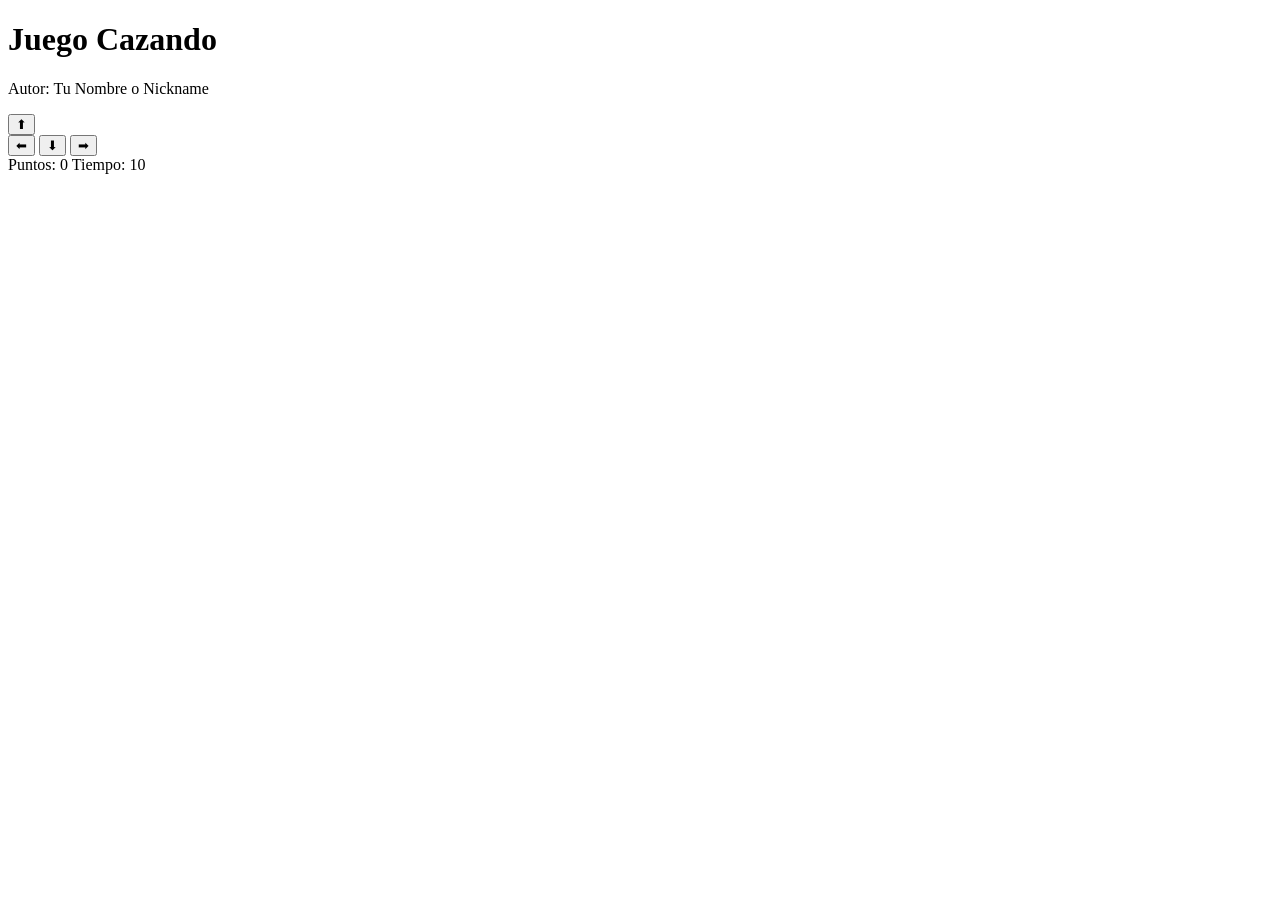
==== cazando.html @ 3a044cf2 "Primera Versión" ====
<!DOCTYPE html>
<html>
<head>
  <title>Juego Cazando</title>

</head>
<body>

  <h1>Juego Cazando</h1>
  <p>Autor: Tu Nombre o Nickname</p>


  <div class="controles">
    <button>⬆</button>
    <br>
    <button>⬅</button>
    <button>⬇</button>
    <button>➡</button>
  </div>


  <div class="panel">
    <span>Puntos: <span id="puntos">0</span></span>
    <span>Tiempo: <span id="tiempo">10</span></span>
  </div>

  <p id="mensaje"></p>


</body>
</html>
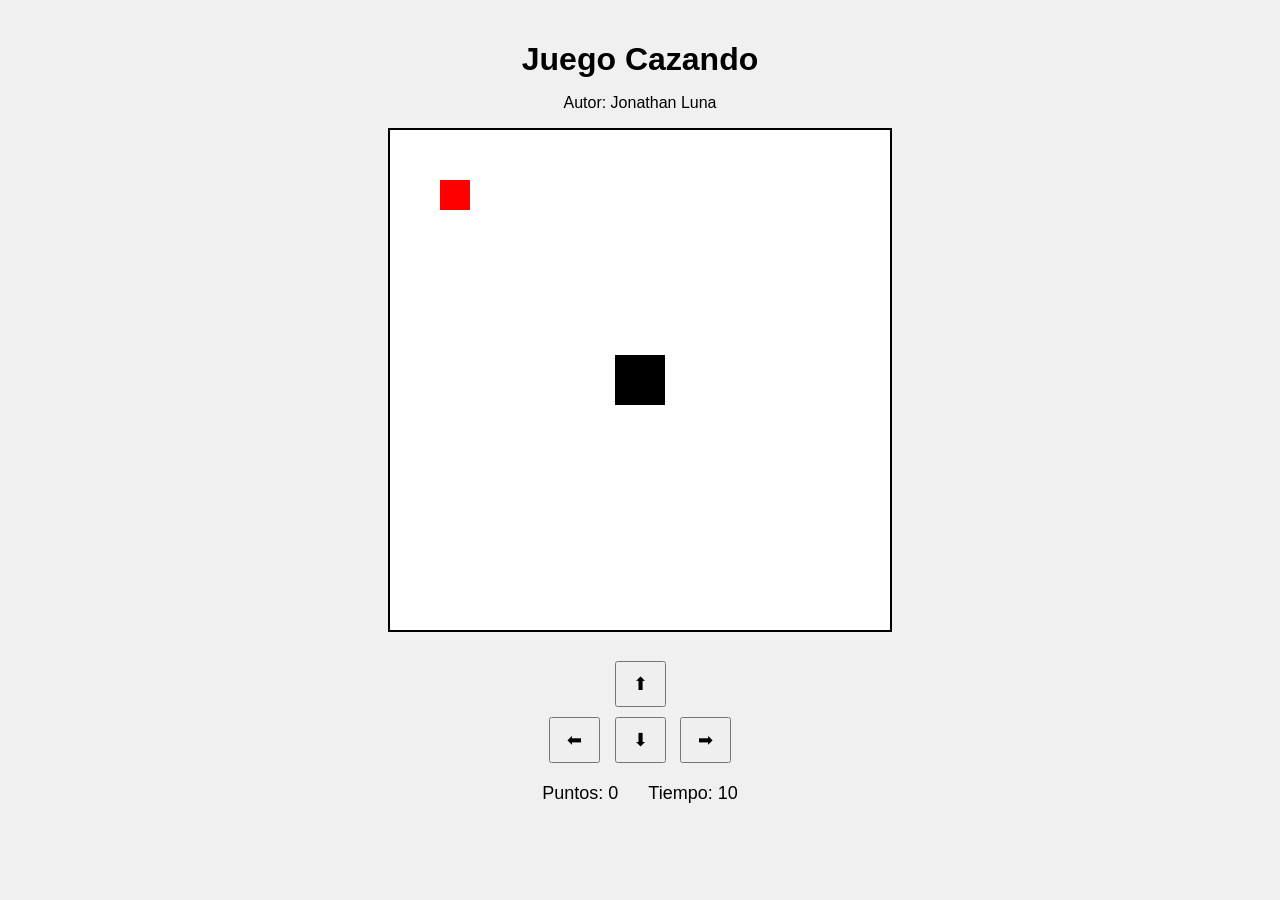
==== commit 352db14d: "Segunda Version" ====
--- a/cazando.html
+++ b/cazando.html
@@ -1,31 +1,33 @@
 <!DOCTYPE html>
 <html>
+ 
 <head>
   <title>Juego Cazando</title>
-
+  <link rel="stylesheet" href="cazando.css">
 </head>
+ 
 <body>
-
+ 
   <h1>Juego Cazando</h1>
-  <p>Autor: Tu Nombre o Nickname</p>
-
-
+  <p>Autor: Jonathan Luna</p>
+ 
+  <canvas id="juego" width="500" height="500"></canvas>
   <div class="controles">
-    <button>⬆</button>
+    <button id="btnArriba">⬆</button>
     <br>
-    <button>⬅</button>
-    <button>⬇</button>
-    <button>➡</button>
+    <button id="btnIzquierda">⬅</button>
+    <button id="btnAbajo">⬇</button>
+    <button id="btnDerecha">➡</button>
   </div>
-
-
+ 
+ 
   <div class="panel">
     <span>Puntos: <span id="puntos">0</span></span>
     <span>Tiempo: <span id="tiempo">10</span></span>
   </div>
-
+ 
   <p id="mensaje"></p>
-
-
+  <script src="cazando.js"></script>
 </body>
-</html>+ 
+</html>
--- a/cazando.css
+++ b/cazando.css
@@ -0,0 +1,42 @@
+body {
+  text-align: center;
+  font-family: Arial, sans-serif;
+  background: #f0f0f0;
+  margin: 0;
+  padding: 20px;
+}
+
+h1 {
+  margin-bottom: 5px;
+}
+
+.panel {
+  margin: 15px 0;
+  font-size: 18px;
+  display: flex;
+  justify-content: center;
+  gap: 30px;
+}
+
+canvas {
+  background: white;
+  border: 2px solid black;
+}
+
+.controles {
+  margin-top: 20px;
+}
+
+button {
+  margin: 5px;
+  padding: 10px 16px;
+  font-size: 18px;
+  cursor: pointer;
+}
+
+#mensaje {
+  font-size: 20px;
+  font-weight: bold;
+  color: darkred;
+  margin-top: 15px;
+}
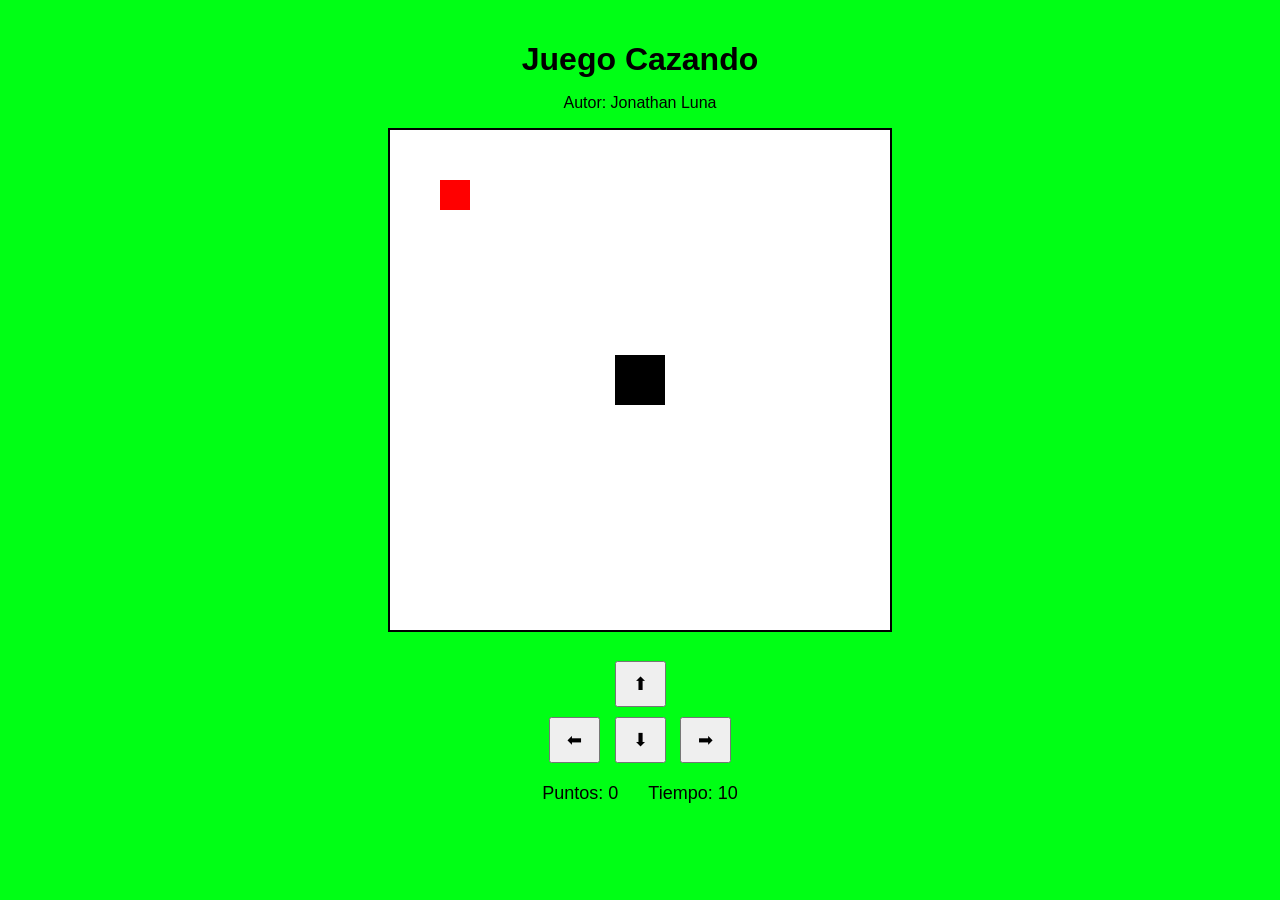
==== commit 07b928ee: "Finalizamos la Parte 1" ====
--- a/cazando.html
+++ b/cazando.html
@@ -6,7 +6,7 @@
   <link rel="stylesheet" href="cazando.css">
 </head>
  
-<body>
+<body onload="iniciarJuego();">
  
   <h1>Juego Cazando</h1>
   <p>Autor: Jonathan Luna</p>
--- a/cazando.css
+++ b/cazando.css
@@ -1,7 +1,7 @@
 body {
   text-align: center;
   font-family: Arial, sans-serif;
-  background: #f0f0f0;
+  background: #00ff15;
   margin: 0;
   padding: 20px;
 }
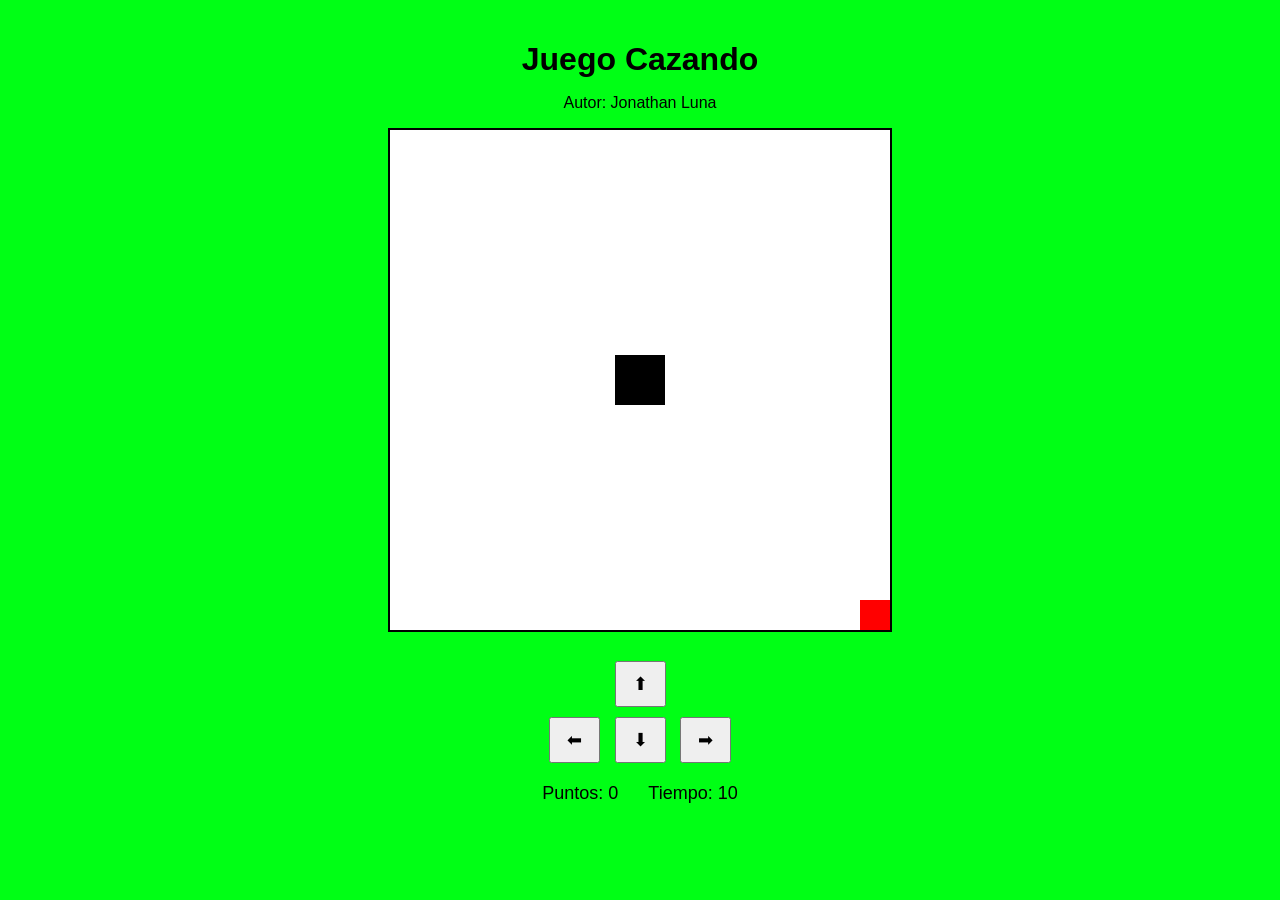
==== commit e5b1abd0: "Agrega comida aleatoria y marca puntos" ====
--- a/cazando.html
+++ b/cazando.html
@@ -27,6 +27,7 @@
   </div>
  
   <p id="mensaje"></p>
+  <script src="utils.js"></script>
   <script src="cazando.js"></script>
 </body>
  
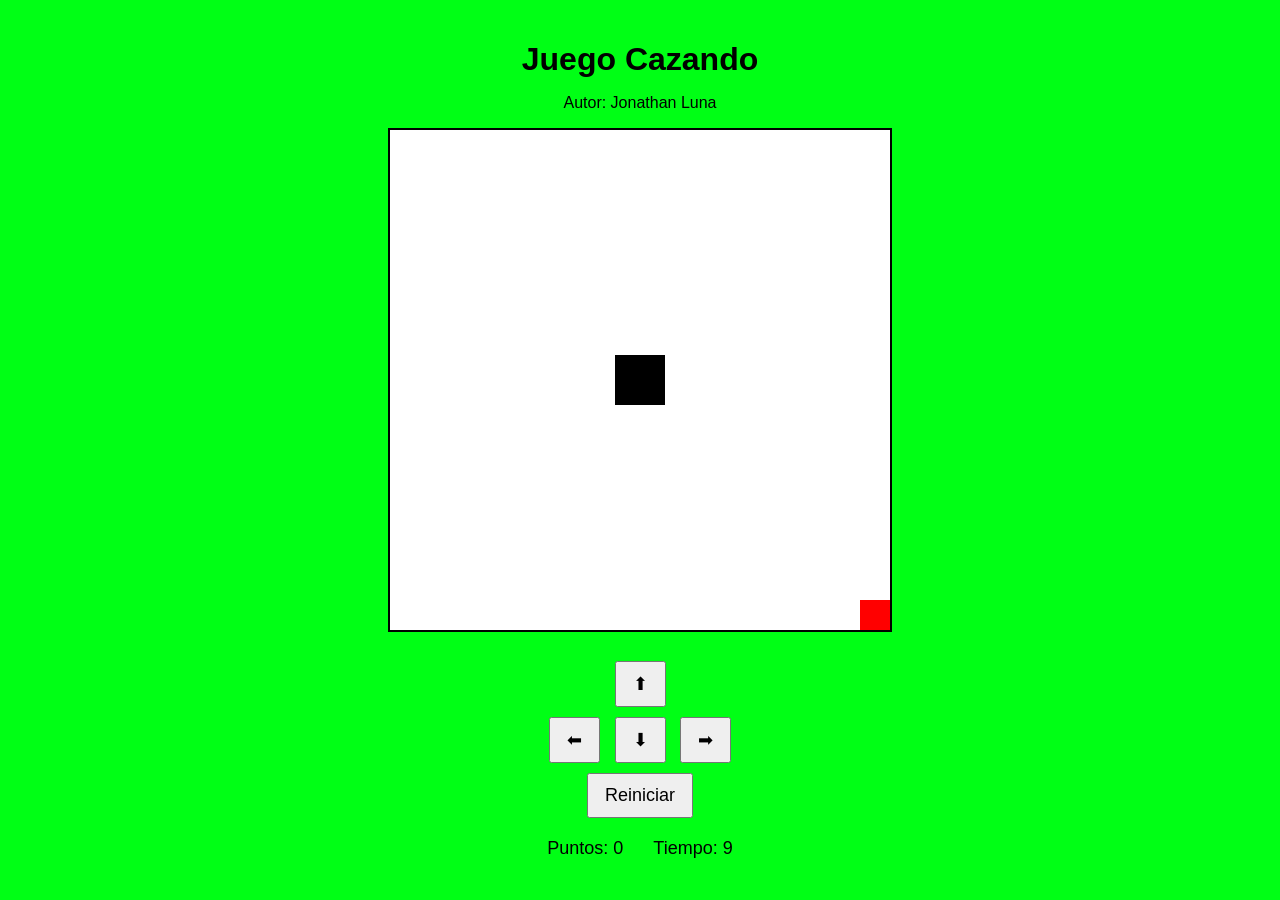
==== commit 4b5f5d5a: "Agregar botón y lógica  reiniciar" ====
--- a/cazando.html
+++ b/cazando.html
@@ -18,6 +18,8 @@
     <button id="btnIzquierda">⬅</button>
     <button id="btnAbajo">⬇</button>
     <button id="btnDerecha">➡</button>
+    <br>
+    <button id="btnReiniciar" >Reiniciar</button>
   </div>
  
  
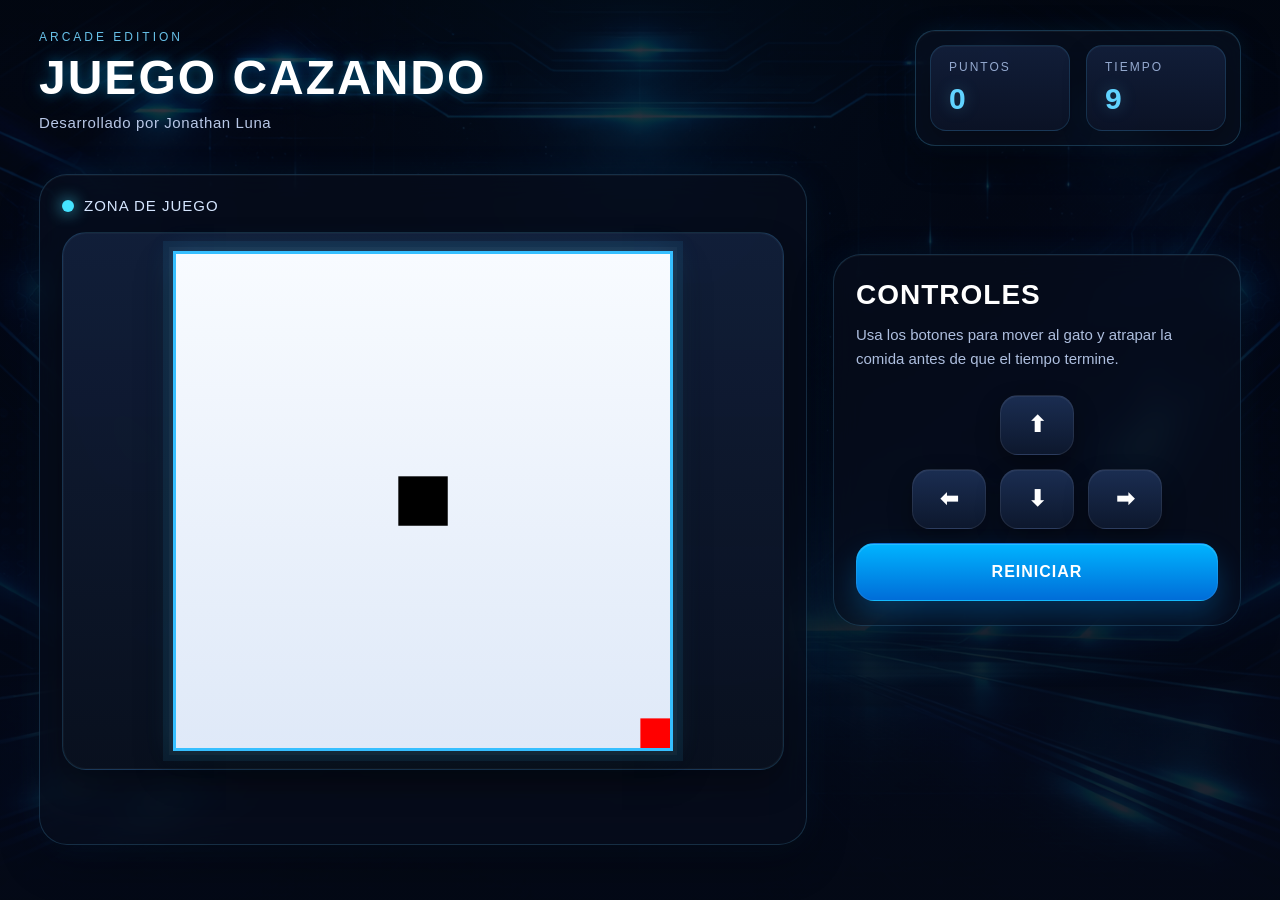
==== commit 6ce6e73c: "Cambio de fondo y restructuracion del CSS" ====
--- a/cazando.html
+++ b/cazando.html
@@ -1,36 +1,74 @@
 <!DOCTYPE html>
-<html>
- 
+<html lang="es">
 <head>
+  <meta charset="UTF-8">
+  <meta name="viewport" content="width=device-width, initial-scale=1.0">
   <title>Juego Cazando</title>
   <link rel="stylesheet" href="cazando.css">
 </head>
- 
+
 <body onload="iniciarJuego();">
- 
-  <h1>Juego Cazando</h1>
-  <p>Autor: Jonathan Luna</p>
- 
-  <canvas id="juego" width="500" height="500"></canvas>
-  <div class="controles">
-    <button id="btnArriba">⬆</button>
-    <br>
-    <button id="btnIzquierda">⬅</button>
-    <button id="btnAbajo">⬇</button>
-    <button id="btnDerecha">➡</button>
-    <br>
-    <button id="btnReiniciar" >Reiniciar</button>
-  </div>
- 
- 
-  <div class="panel">
-    <span>Puntos: <span id="puntos">0</span></span>
-    <span>Tiempo: <span id="tiempo">10</span></span>
-  </div>
- 
-  <p id="mensaje"></p>
+  <div class="fondo-overlay"></div>
+
+  <main class="game-shell">
+    <header class="topbar">
+      <div class="brand">
+        <p class="tag">Arcade Edition</p>
+        <h1>Juego Cazando</h1>
+        <p class="autor">Desarrollado por Jonathan Luna</p>
+      </div>
+
+      <div class="panel panel-top">
+        <div class="stat-box">
+          <span class="stat-label">Puntos</span>
+          <span class="stat-value" id="puntos">0</span>
+        </div>
+
+        <div class="stat-box">
+          <span class="stat-label">Tiempo</span>
+          <span class="stat-value" id="tiempo">10</span>
+        </div>
+      </div>
+    </header>
+
+    <section class="game-layout">
+      <div class="game-card">
+        <div class="game-card-header">
+          <span class="indicator"></span>
+          <p>Zona de juego</p>
+        </div>
+
+        <div class="canvas-frame">
+          <canvas id="juego" width="500" height="500"></canvas>
+        </div>
+
+        <p id="mensaje"></p>
+      </div>
+
+      <aside class="control-card">
+        <h2>Controles</h2>
+        <p class="control-text">Usa los botones para mover al gato y atrapar la comida antes de que el tiempo termine.</p>
+
+        <div class="controles">
+          <div class="fila fila-1">
+            <button id="btnArriba">⬆</button>
+          </div>
+
+          <div class="fila fila-2">
+            <button id="btnIzquierda">⬅</button>
+            <button id="btnAbajo">⬇</button>
+            <button id="btnDerecha">➡</button>
+          </div>
+
+          <div class="fila fila-3">
+            <button id="btnReiniciar">Reiniciar</button>
+          </div>
+        </div>
+      </aside>
+    </section>
+  </main>
+
   <script src="utils.js"></script>
   <script src="cazando.js"></script>
 </body>
- 
-</html>
+</html>
--- a/cazando.css
+++ b/cazando.css
@@ -1,42 +1,340 @@
+* {
+  box-sizing: border-box;
+}
+
 body {
+  margin: 0;
+  min-height: 100vh;
+  font-family: Arial, sans-serif;
+  color: #f5f9ff;
+  background-image: url("fondoFuturista.png");
+  background-size: cover;
+  background-position: center;
+  background-repeat: no-repeat;
+  background-attachment: fixed;
+  position: relative;
+  overflow-x: hidden;
+}
+
+.fondo-overlay {
+  position: fixed;
+  inset: 0;
+  background:
+    linear-gradient(180deg, rgba(2, 8, 20, 0.82) 0%, rgba(4, 10, 24, 0.90) 100%),
+    radial-gradient(circle at top, rgba(0, 174, 255, 0.18), transparent 35%);
+  z-index: 0;
+}
+
+.game-shell {
+  position: relative;
+  z-index: 1;
+  max-width: 1250px;
+  margin: 0 auto;
+  padding: 30px 24px 40px;
+}
+
+.topbar {
+  display: flex;
+  justify-content: space-between;
+  align-items: flex-start;
+  gap: 24px;
+  margin-bottom: 28px;
+  flex-wrap: wrap;
+}
+
+.brand {
+  text-align: left;
+}
+
+.tag {
+  margin: 0 0 10px;
+  font-size: 12px;
+  letter-spacing: 3px;
+  text-transform: uppercase;
+  color: #73d5ff;
+  opacity: 0.9;
+}
+
+h1 {
+  margin: 0;
+  font-size: 48px;
+  line-height: 1;
+  text-transform: uppercase;
+  letter-spacing: 2px;
+  font-weight: 800;
+  color: #ffffff;
+  text-shadow:
+    0 0 12px rgba(0, 183, 255, 0.35),
+    0 0 28px rgba(0, 183, 255, 0.18);
+}
+
+.autor {
+  margin: 12px 0 0;
+  font-size: 15px;
+  color: #b8c7e6;
+  letter-spacing: 0.6px;
+}
+
+.panel-top {
+  display: flex;
+  gap: 16px;
+  flex-wrap: wrap;
+}
+
+.panel {
+  background: rgba(10, 18, 34, 0.62);
+  border: 1px solid rgba(89, 198, 255, 0.22);
+  border-radius: 20px;
+  padding: 14px;
+  backdrop-filter: blur(12px);
+  box-shadow:
+    inset 0 1px 0 rgba(255, 255, 255, 0.04),
+    0 12px 35px rgba(0, 0, 0, 0.28),
+    0 0 22px rgba(0, 153, 255, 0.10);
+}
+
+.stat-box {
+  min-width: 140px;
+  padding: 14px 18px;
+  border-radius: 16px;
+  background: linear-gradient(180deg, rgba(18, 31, 58, 0.95) 0%, rgba(11, 19, 38, 0.95) 100%);
+  border: 1px solid rgba(76, 191, 255, 0.16);
+  text-align: left;
+  box-shadow:
+    inset 0 1px 0 rgba(255, 255, 255, 0.04),
+    0 10px 24px rgba(0, 0, 0, 0.22);
+}
+
+.stat-label {
+  display: block;
+  font-size: 12px;
+  text-transform: uppercase;
+  letter-spacing: 2px;
+  color: #94a9cf;
+  margin-bottom: 8px;
+}
+
+.stat-value {
+  display: block;
+  font-size: 30px;
+  font-weight: 800;
+  color: #61d3ff;
+  text-shadow: 0 0 16px rgba(97, 211, 255, 0.25);
+}
+
+.game-layout {
+  display: grid;
+  grid-template-columns: 1.6fr 0.85fr;
+  gap: 26px;
+  align-items: start;
+}
+
+.game-card,
+.control-card {
+  background: rgba(8, 14, 28, 0.68);
+  border: 1px solid rgba(103, 205, 255, 0.18);
+  border-radius: 28px;
+  backdrop-filter: blur(14px);
+  box-shadow:
+    inset 0 1px 0 rgba(255, 255, 255, 0.04),
+    0 18px 40px rgba(0, 0, 0, 0.30),
+    0 0 35px rgba(0, 153, 255, 0.08);
+}
+
+.game-card {
+  padding: 22px;
+}
+
+.game-card-header {
+  display: flex;
+  align-items: center;
+  gap: 10px;
+  margin-bottom: 18px;
+}
+
+.game-card-header p {
+  margin: 0;
+  color: #d5e6ff;
+  font-size: 15px;
+  letter-spacing: 1px;
+  text-transform: uppercase;
+}
+
+.indicator {
+  width: 12px;
+  height: 12px;
+  border-radius: 50%;
+  background: #45e3ff;
+  box-shadow: 0 0 16px rgba(69, 227, 255, 0.9);
+}
+
+.canvas-frame {
+  padding: 18px;
+  border-radius: 24px;
+  background:
+    linear-gradient(180deg, rgba(19, 33, 61, 0.88) 0%, rgba(9, 17, 31, 0.94) 100%);
+  border: 1px solid rgba(80, 196, 255, 0.16);
+  box-shadow:
+    inset 0 0 0 1px rgba(255, 255, 255, 0.03),
+    0 16px 30px rgba(0, 0, 0, 0.30);
+}
+
+canvas {
+  display: block;
+  width: 100%;
+  max-width: 500px;
+  height: auto;
+  margin: 0 auto;
+  background: linear-gradient(180deg, #f8fbff 0%, #dfe9f8 100%);
+  border: 3px solid #36bfff;
+  border-radius: 0;
+  box-shadow:
+    0 0 0 4px rgba(255, 255, 255, 0.03),
+    0 0 0 10px rgba(54, 191, 255, 0.08),
+    0 18px 34px rgba(0, 0, 0, 0.40),
+    0 0 26px rgba(54, 191, 255, 0.18);
+}
+
+.control-card {
+  padding: 24px 22px;
+  text-align: left;
+  margin-top: 80px;
+}
+
+.control-card h2 {
+  margin: 0 0 12px;
+  font-size: 28px;
+  color: #ffffff;
+  text-transform: uppercase;
+  letter-spacing: 1px;
+}
+
+.control-text {
+  margin: 0 0 24px;
+  color: #aebfdf;
+  font-size: 15px;
+  line-height: 1.6;
+}
+
+.controles {
+  display: flex;
+  flex-direction: column;
+  gap: 14px;
+}
+
+.fila {
+  display: flex;
+  justify-content: center;
+  gap: 14px;
+}
+
+button {
+  min-width: 74px;
+  min-height: 60px;
+  padding: 14px 18px;
+  font-size: 22px;
+  font-weight: 800;
+  color: #ffffff;
+  border: 1px solid rgba(255, 255, 255, 0.08);
+  border-radius: 18px;
+  cursor: pointer;
+  background: linear-gradient(180deg, rgba(27, 46, 83, 0.98) 0%, rgba(13, 24, 46, 0.98) 100%);
+  box-shadow:
+    inset 0 1px 0 rgba(255, 255, 255, 0.06),
+    0 10px 24px rgba(0, 0, 0, 0.32);
+  transition: transform 0.18s ease, box-shadow 0.18s ease, background 0.18s ease, border-color 0.18s ease;
+}
+
+button:hover {
+  transform: translateY(-3px);
+  border-color: rgba(98, 213, 255, 0.45);
+  background: linear-gradient(180deg, rgba(35, 89, 160, 1) 0%, rgba(18, 53, 102, 1) 100%);
+  box-shadow:
+    inset 0 1px 0 rgba(255, 255, 255, 0.08),
+    0 14px 28px rgba(0, 153, 255, 0.18);
+}
+
+button:active {
+  transform: scale(0.96);
+}
+
+#btnReiniciar {
+  min-width: 100%;
+  min-height: 58px;
+  font-size: 16px;
+  letter-spacing: 1px;
+  text-transform: uppercase;
+  background: linear-gradient(180deg, #00b4ff 0%, #006dd8 100%);
+  box-shadow:
+    inset 0 1px 0 rgba(255, 255, 255, 0.15),
+    0 14px 28px rgba(0, 153, 255, 0.24);
+}
+
+#btnReiniciar:hover {
+  background: linear-gradient(180deg, #39c6ff 0%, #0088f0 100%);
+}
+
+#mensaje {
+  min-height: 34px;
+  margin: 18px 0 0;
   text-align: center;
-  font-family: Arial, sans-serif;
-  background: #00ff15;
-  margin: 0;
-  padding: 20px;
-}
-
-h1 {
-  margin-bottom: 5px;
-}
-
-.panel {
-  margin: 15px 0;
-  font-size: 18px;
-  display: flex;
-  justify-content: center;
-  gap: 30px;
-}
-
-canvas {
-  background: white;
-  border: 2px solid black;
-}
-
-.controles {
-  margin-top: 20px;
-}
-
-button {
-  margin: 5px;
-  padding: 10px 16px;
-  font-size: 18px;
-  cursor: pointer;
-}
-
-#mensaje {
-  font-size: 20px;
-  font-weight: bold;
-  color: darkred;
-  margin-top: 15px;
+  font-size: 22px;
+  font-weight: 800;
+  color: #ffd85e;
+  letter-spacing: 0.5px;
+  text-shadow:
+    0 0 10px rgba(255, 216, 94, 0.24),
+    0 0 22px rgba(255, 216, 94, 0.14);
+}
+
+@media (max-width: 980px) {
+  .game-layout {
+    grid-template-columns: 1fr;
+  }
+
+  .control-card {
+    text-align: center;
+    margin-top: 0;
+  }
+
+  .topbar {
+    flex-direction: column;
+    align-items: stretch;
+  }
+
+  .brand {
+    text-align: center;
+  }
+
+  .panel-top {
+    justify-content: center;
+  }
+}
+
+@media (max-width: 600px) {
+  body {
+    background-attachment: scroll;
+  }
+
+  .game-shell {
+    padding: 20px 14px 30px;
+  }
+
+  h1 {
+    font-size: 34px;
+  }
+
+  .canvas-frame {
+    padding: 12px;
+  }
+
+  .stat-box {
+    min-width: 120px;
+  }
+
+  button {
+    min-width: 64px;
+    min-height: 56px;
+    font-size: 20px;
+  }
 }
